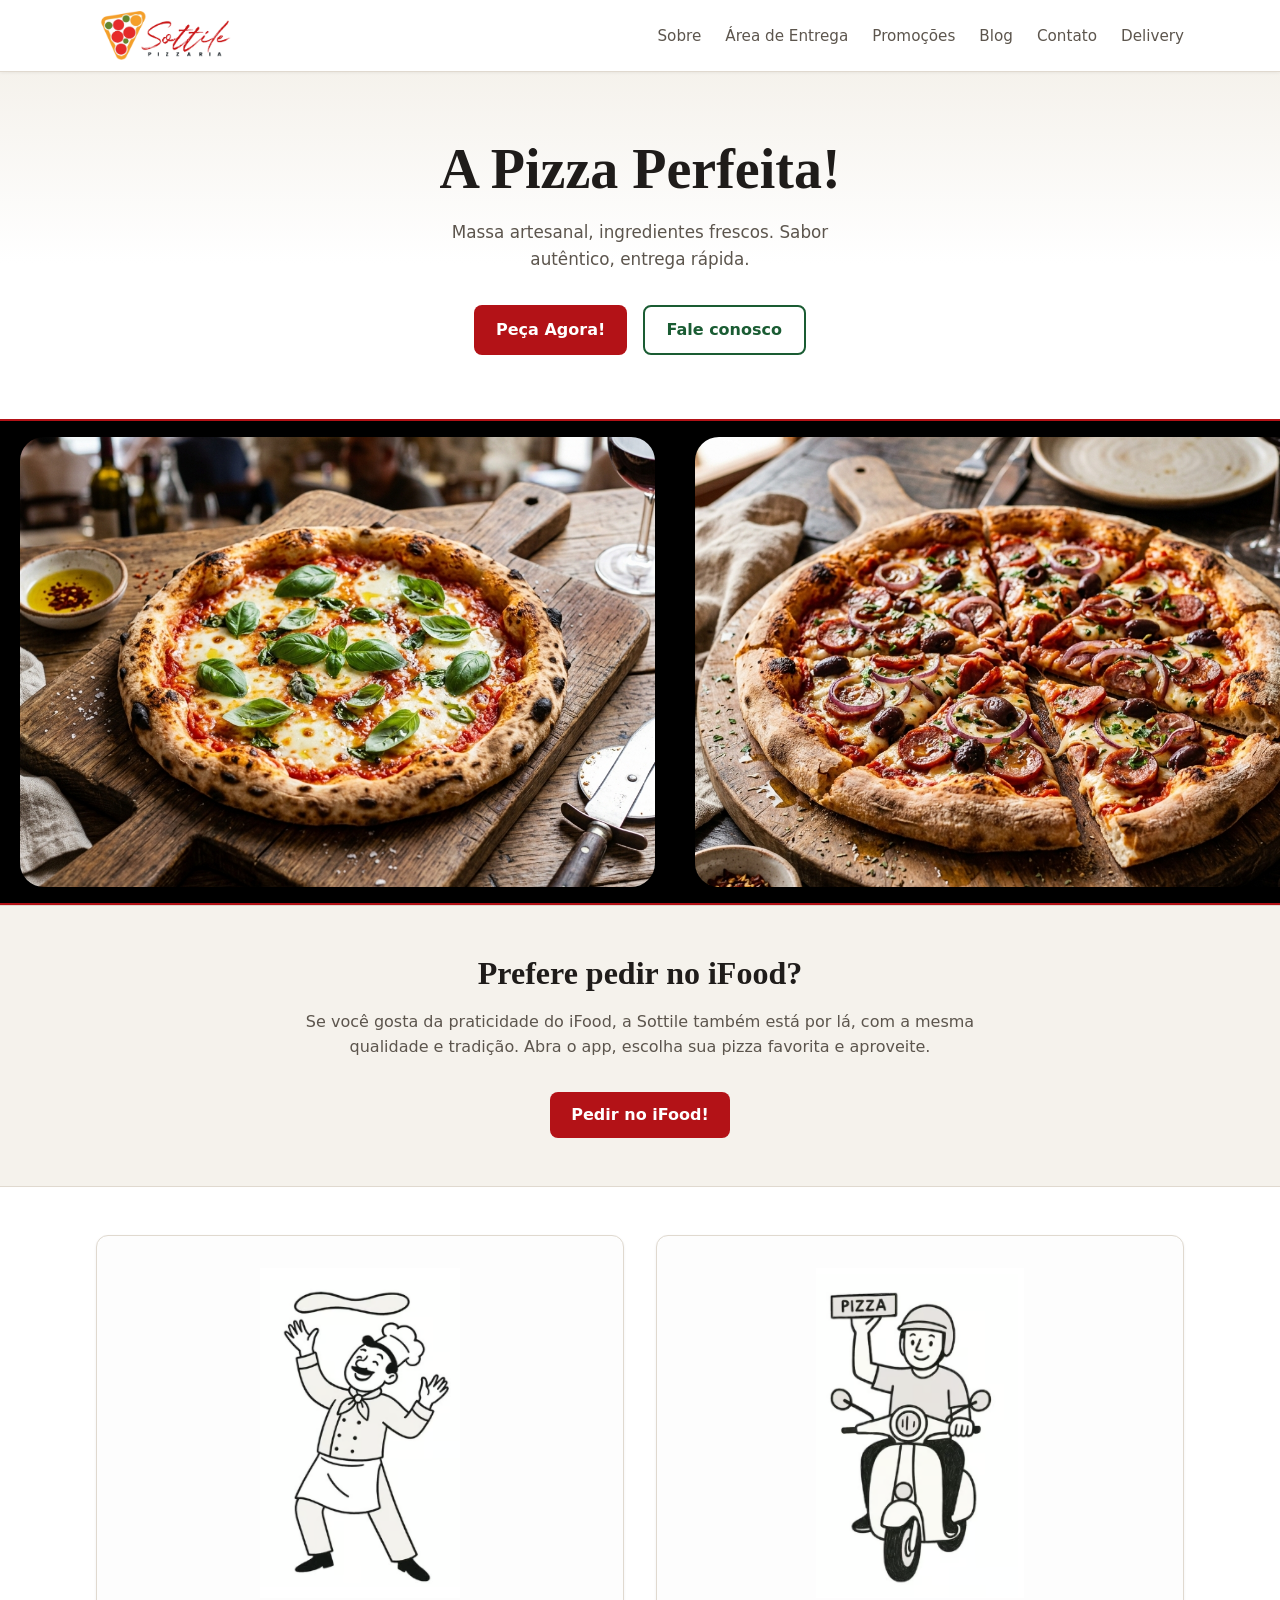
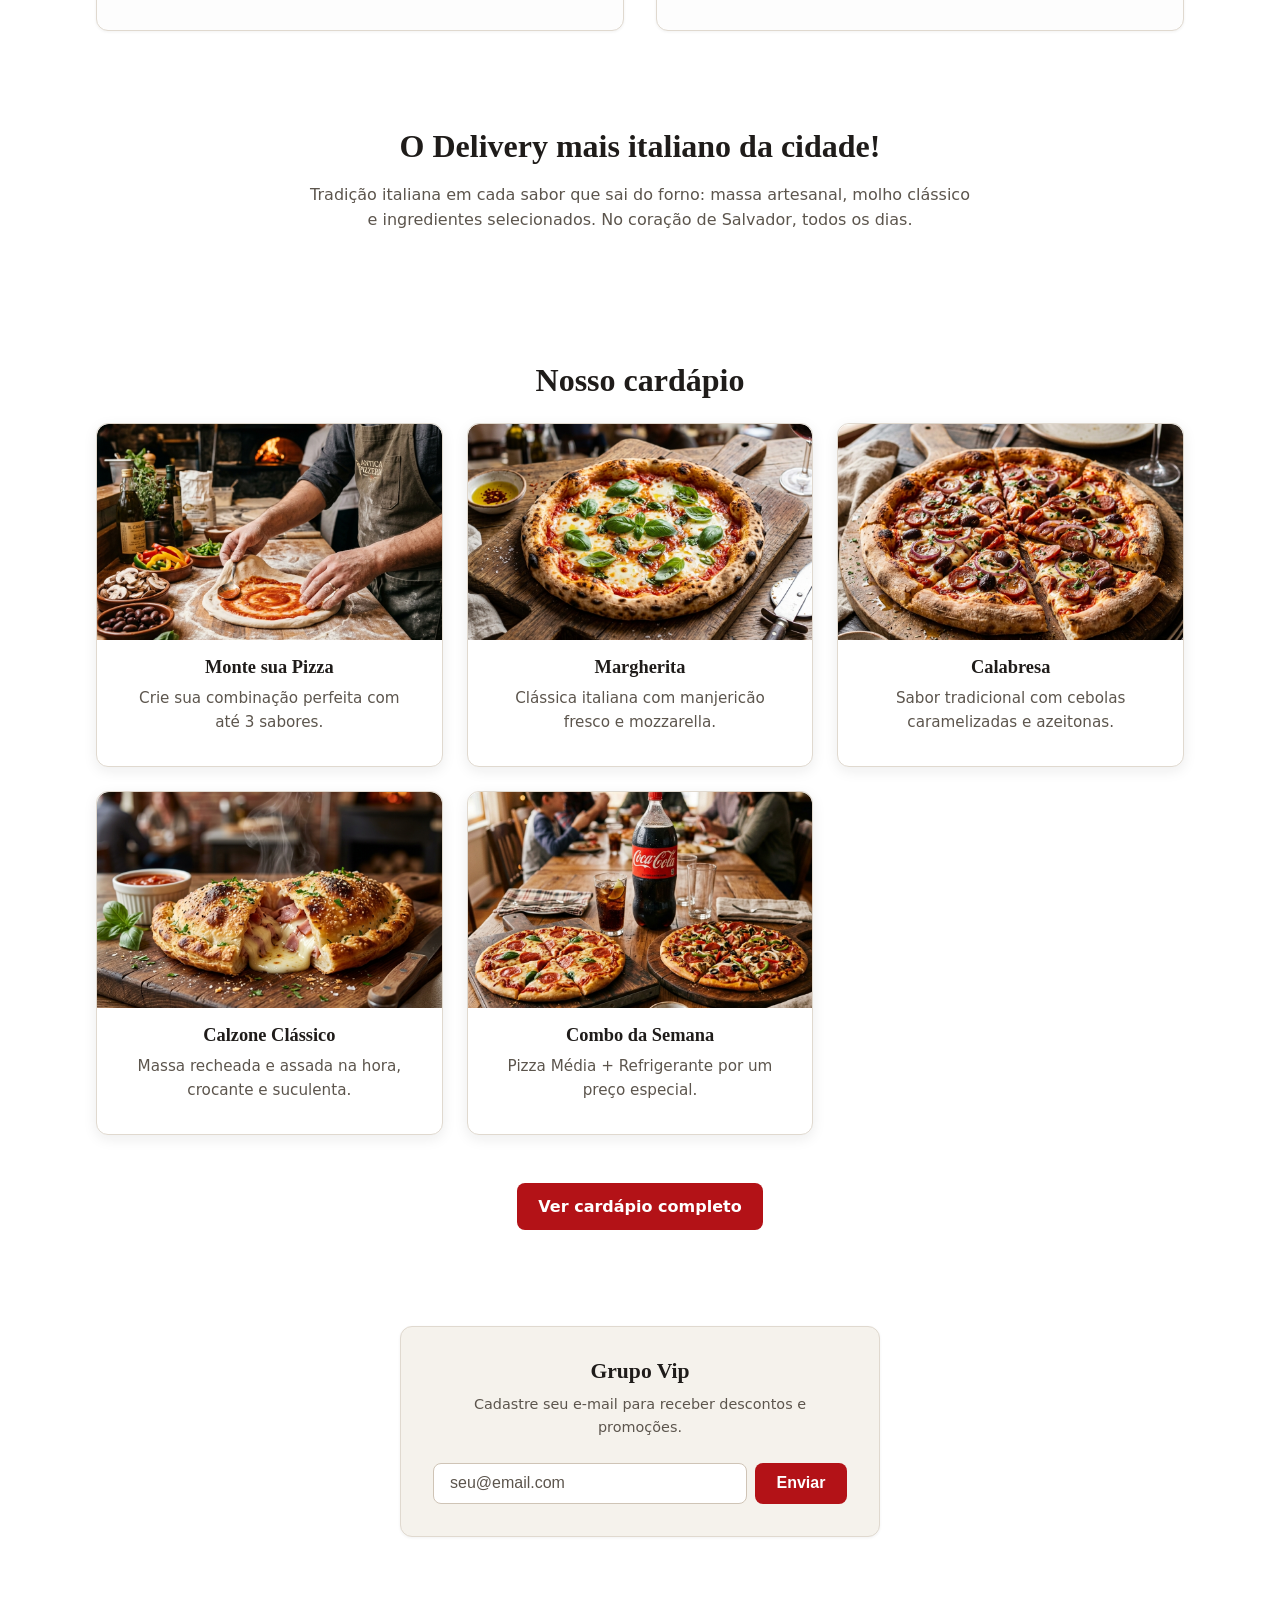
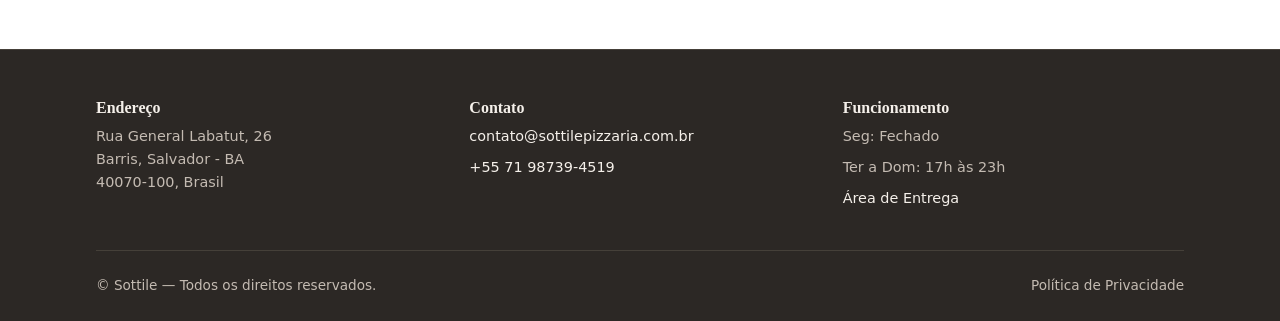
==== index.html @ e0bb3e72 "Commit Inicial" ====
<!DOCTYPE html>
<html lang="pt-BR">

<head>
  <meta charset="UTF-8" />
  <meta name="viewport" content="width=device-width, initial-scale=1.0" />
  <meta name="description" content="Sottile Pizzaria — pizza artesanal, tradição italiana e delivery em Salvador." />
  <title>Sottile Pizzaria — Pizzaria em Salvador</title>
  <link rel="stylesheet" href="css/variables.css" />
  <link rel="stylesheet" href="css/base.css" />
  <link rel="stylesheet" href="css/layout.css" />
  <link rel="stylesheet" href="css/components.css" />
  <link rel="stylesheet" href="css/pages/home.css" />
</head>

<body>
  <header class="site-header">
    <div class="site-header__inner">
      <a class="site-logo" href="index.html">
        <img class="site-logo__img" src="assets/images/logo.png" alt="Sottile Pizzaria" />
      </a>
      <nav class="site-nav" aria-label="Principal">
        <ul>
          <li><a href="sobre.html">Sobre</a></li>
          <li><a href="area-entrega.html">Área de Entrega</a></li>
          <li><a href="promocoes.html">Promoções</a></li>
          <li><a href="blog.html">Blog</a></li>
          <li><a href="contato.html">Contato</a></li>
          <li><a href="delivery.html">Delivery</a></li>
        </ul>
      </nav>
    </div>
  </header>

  <main class="site-main">
    <section class="hero">
      <div class="container">
        <h1 class="hero__title">A Pizza Perfeita!</h1>
        <p class="hero__subtitle">
          Massa artesanal, ingredientes frescos. Sabor autêntico, entrega rápida.
        </p>
        <div class="hero__actions">
          <a class="btn btn--primary" href="delivery.html">Peça Agora!</a>
          <a class="btn btn--outline" href="contato.html">Fale conosco</a>
        </div>
      </div>
    </section>

    <section class="gif-carousel-container">
      <div class="gif-carousel-track">
        <div class="gif-slide">
          <img src="assets/images/margherita.png" alt="Pizza Margherita">
        </div>
        <div class="gif-slide">
          <img src="assets/images/calabresa.png" alt="Pizza Calabresa">
        </div>
        <div class="gif-slide">
          <img src="assets/images/pepperoni.png" alt="Pizza Pepperoni">
        </div>
        <div class="gif-slide">
          <img src="assets/images/custom_making.png" alt="Monte sua Pizza">
        </div>
        <div class="gif-slide">
          <img src="assets/images/frango.png" alt="Pizza Frango">
        </div>
        <div class="gif-slide">
          <img src="assets/images/combo_week.png" alt="Combo Sottile">
        </div>
        <!-- Repeat for seamless loop -->
        <div class="gif-slide">
          <img src="assets/images/margherita.png" alt="Pizza Margherita">
        </div>
        <div class="gif-slide">
          <img src="assets/images/calabresa.png" alt="Pizza Calabresa">
        </div>
        <div class="gif-slide">
          <img src="assets/images/pepperoni.png" alt="Pizza Pepperoni">
        </div>
        <div class="gif-slide">
          <img src="assets/images/custom_making.png" alt="Monte sua Pizza">
        </div>
        <div class="gif-slide">
          <img src="assets/images/frango.png" alt="Pizza Frango">
        </div>
        <div class="gif-slide">
          <img src="assets/images/combo_week.png" alt="Combo Sottile">
        </div>
      </div>
    </section>

    <section class="section home-ifood">
      <div class="container">
        <h2 class="section__title">Prefere pedir no iFood?</h2>
        <p class="section__lead">
          Se você gosta da praticidade do iFood, a Sottile também está por lá, com a mesma qualidade
          e tradição. Abra o app, escolha sua pizza favorita e aproveite.
        </p>
        <p class="cta-row">
          <a class="btn btn--primary" href="#" rel="noopener noreferrer">Pedir no iFood!</a>
        </p>
      </div>
    </section>

    <section class="section">
      <div class="container">
        <div class="two-col">
          <figure class="two-col__media">
            <img src="assets/images/illust_pizzaiolo.png" alt="Ilustração Pizzaiolo Sottile" loading="lazy" />
          </figure>
          <figure class="two-col__media">
            <img src="assets/images/illust_delivery.png" alt="Ilustração Delivery Sottile" loading="lazy" />
          </figure>
        </div>
      </div>
    </section>

    <section class="section">
      <div class="container">
        <h2 class="section__title">O Delivery mais italiano da cidade!</h2>
        <p class="section__lead">
          Tradição italiana em cada sabor que sai do forno: massa artesanal, molho clássico e
          ingredientes selecionados. No coração de Salvador, todos os dias.
        </p>
      </div>
    </section>

    <section class="section home-products">
      <div class="container">
        <h2 class="section__title">Nosso cardápio</h2>
        <div class="card-grid">
          <article class="card">
            <div class="card__thumb">
              <img src="assets/images/custom_making.png" alt="Monte sua Pizza" width="400" height="250" loading="lazy" />
            </div>
            <h3>Monte sua Pizza</h3>
            <p>Crie sua combinação perfeita com até 3 sabores.</p>
          </article>
          <article class="card">
            <div class="card__thumb">
              <img src="assets/images/margherita.png" alt="Pizza Margherita" width="400" height="250" loading="lazy" />
            </div>
            <h3>Margherita</h3>
            <p>Clássica italiana com manjericão fresco e mozzarella.</p>
          </article>
          <article class="card">
            <div class="card__thumb">
              <img src="assets/images/calabresa.png" alt="Pizza Calabresa" width="400" height="250" loading="lazy" />
            </div>
            <h3>Calabresa</h3>
            <p>Sabor tradicional com cebolas caramelizadas e azeitonas.</p>
          </article>
          <article class="card">
            <div class="card__thumb">
              <img src="assets/images/calzone_p.png" alt="Calzone Clássico" width="400" height="250" loading="lazy" />
            </div>
            <h3>Calzone Clássico</h3>
            <p>Massa recheada e assada na hora, crocante e suculenta.</p>
          </article>
          <article class="card">
            <div class="card__thumb">
              <img src="assets/images/combo_week.png" alt="Combo Casal" width="400" height="250" loading="lazy" />
            </div>
            <h3>Combo da Semana</h3>
            <p>Pizza Média + Refrigerante por um preço especial.</p>
          </article>
        </div>
        <div style="text-align: center; margin-top: 3rem;">
          <a href="delivery.html" class="btn btn--primary btn--round">Ver cardápio completo</a>
        </div>
      </div>
    </section>

    <section class="section">
      <div class="container">
        <div class="newsletter">
          <h2>Grupo Vip</h2>
          <p>Cadastre seu e-mail para receber descontos e promoções.</p>
          <form action="#" method="post">
            <label for="vip-email" class="visually-hidden">E-mail</label>
            <input id="vip-email" type="email" name="email" placeholder="seu@email.com" required />
            <button class="btn btn--primary" type="submit">Enviar</button>
          </form>
        </div>
      </div>
    </section>
  </main>

  <footer class="site-footer">
    <div class="container">
      <div class="site-footer__grid">
        <div>
          <h3>Endereço</h3>
          <address>
            Rua General Labatut, 26<br />
            Barris, Salvador - BA<br />
            40070-100, Brasil
          </address>
        </div>
        <div>
          <h3>Contato</h3>
          <p><a href="mailto:contato@sottilepizzaria.com.br">contato@sottilepizzaria.com.br</a></p>
          <p><a href="tel:+5571987394519">+55 71 98739-4519</a></p>
        </div>
        <div>
          <h3>Funcionamento</h3>
          <p>Seg: Fechado</p>
          <p>Ter a Dom: 17h às 23h</p>
          <p><a href="area-entrega.html">Área de Entrega</a></p>
        </div>
      </div>
      <div class="site-footer__bottom">
        <span>© Sottile — Todos os direitos reservados.</span>
        <a href="#">Política de Privacidade</a>
      </div>
    </div>
  </footer>
</body>

</html>
---- css/variables.css ----
/**
 * Tema claro alinhado a sites de pizzaria / identidade italiana (referência Sottile).
 */
:root {
  --color-bg: #ffffff;
  --color-bg-elevated: #faf8f5;
  --color-bg-section: #f5f2ec;
  --color-surface: #ebe6df;
  --color-border: #e0d9cf;
  --color-border-strong: #cfc4b6;

  --color-text: #1f1c1a;
  --color-text-muted: #5c554d;

  --color-accent: #b31217;
  --color-accent-hover: #8f0e12;
  --color-italian-green: #1a5c33;
  --color-italian-green-hover: #144726;

  --color-link: #9a2e12;
  --color-link-hover: #7c250e;

  --color-footer-bg: #2c2825;
  --color-footer-text: #f5f0ea;
  --color-footer-muted: #c4bbb2;
  --color-footer-border: #454039;

  --font-sans: system-ui, -apple-system, "Segoe UI", Roboto, "Helvetica Neue", Arial, sans-serif;
  --font-display: Georgia, "Times New Roman", "Palatino Linotype", serif;

  --space-xs: 0.25rem;
  --space-sm: 0.5rem;
  --space-md: 1rem;
  --space-lg: 1.5rem;
  --space-xl: 2rem;
  --space-2xl: 3rem;
  --space-3xl: 4rem;

  --radius-sm: 4px;
  --radius-md: 8px;
  --radius-lg: 12px;

  --header-height: 72px;
  --container-max: 1120px;

  --shadow-soft: 0 1px 3px rgba(31, 28, 26, 0.06);
  --shadow-card: 0 4px 14px rgba(31, 28, 26, 0.08);
}
---- css/base.css ----
*,
*::before,
*::after {
  box-sizing: border-box;
}

html {
  scroll-behavior: smooth;
}

body {
  margin: 0;
  min-height: 100vh;
  font-family: var(--font-sans);
  font-size: 1rem;
  line-height: 1.6;
  color: var(--color-text);
  background-color: var(--color-bg);
}

img {
  max-width: 100%;
  height: auto;
  display: block;
}

a {
  color: var(--color-link);
  text-decoration: none;
}

a:hover {
  color: var(--color-link-hover);
  text-decoration: underline;
}

h1,
h2,
h3,
h4 {
  font-family: var(--font-display);
  line-height: 1.2;
  margin-top: 0;
}

p {
  margin-top: 0;
}

ul {
  margin: 0;
  padding-left: 1.25rem;
}

.visually-hidden {
  position: absolute;
  width: 1px;
  height: 1px;
  padding: 0;
  margin: -1px;
  overflow: hidden;
  clip: rect(0, 0, 0, 0);
  white-space: nowrap;
  border: 0;
}
---- css/layout.css ----
.site-header {
  position: sticky;
  top: 0;
  z-index: 100;
  height: var(--header-height);
  background: rgba(255, 255, 255, 0.96);
  border-bottom: 1px solid var(--color-border);
  box-shadow: var(--shadow-soft);
  backdrop-filter: blur(8px);
}

.site-header__inner {
  max-width: var(--container-max);
  margin: 0 auto;
  padding: 0 var(--space-md);
  height: 100%;
  display: flex;
  align-items: center;
  justify-content: space-between;
  gap: var(--space-lg);
}

.site-logo {
  display: inline-flex;
  align-items: center;
  gap: var(--space-sm);
  font-family: var(--font-display);
  font-size: 1.25rem;
  font-weight: 700;
  color: var(--color-text);
  text-decoration: none;
  white-space: nowrap;
}

.site-logo__img {
  flex-shrink: 0;
  width: auto;
  height: 50px;
  object-fit: contain;
}

.site-logo:hover {
  text-decoration: none;
  color: var(--color-accent);
}

.site-logo:hover .site-logo__text {
  color: var(--color-accent);
}

.site-nav ul {
  list-style: none;
  padding: 0;
  margin: 0;
  display: flex;
  flex-wrap: wrap;
  gap: var(--space-sm) var(--space-lg);
  align-items: center;
}

.site-nav a {
  color: var(--color-text-muted);
  font-size: 0.95rem;
  text-decoration: none;
  font-weight: 500;
}

.site-nav a:hover,
.site-nav a[aria-current="page"] {
  color: var(--color-accent);
}

.site-main {
  min-height: calc(100vh - var(--header-height) - 280px);
}

.container {
  max-width: var(--container-max);
  margin: 0 auto;
  padding: 0 var(--space-md);
}

.page-hero {
  padding: var(--space-3xl) 0 var(--space-2xl);
  text-align: center;
}

.page-hero h1 {
  font-size: clamp(2rem, 5vw, 2.75rem);
  margin-bottom: var(--space-md);
}

.page-hero p {
  color: var(--color-text-muted);
  max-width: 36rem;
  margin: 0 auto var(--space-lg);
}

.site-footer {
  background: var(--color-footer-bg);
  border-top: 1px solid var(--color-footer-border);
  padding: var(--space-2xl) 0 var(--space-lg);
  margin-top: var(--space-3xl);
  color: var(--color-footer-text);
}

.site-footer__grid {
  display: grid;
  gap: var(--space-xl);
  grid-template-columns: repeat(auto-fit, minmax(220px, 1fr));
}

.site-footer h3 {
  font-size: 1rem;
  margin-bottom: var(--space-sm);
  color: var(--color-footer-text);
}

.site-footer address,
.site-footer p {
  font-style: normal;
  color: var(--color-footer-muted);
  font-size: 0.9rem;
  margin: 0 0 var(--space-sm);
}

.site-footer a {
  color: var(--color-footer-text);
}

.site-footer a:hover {
  color: #ffffff;
}

.site-footer__bottom a {
  color: var(--color-footer-muted);
}

.site-footer__bottom a:hover {
  color: var(--color-footer-text);
}

.site-footer__bottom {
  margin-top: var(--space-xl);
  padding-top: var(--space-lg);
  border-top: 1px solid var(--color-footer-border);
  display: flex;
  flex-wrap: wrap;
  gap: var(--space-md);
  justify-content: space-between;
  align-items: center;
  font-size: 0.85rem;
  color: var(--color-footer-muted);
}

@media (max-width: 768px) {
  .site-header__inner {
    flex-direction: column;
    height: auto;
    padding: var(--space-md);
    gap: var(--space-md);
  }

  .site-header {
    height: auto;
  }

  .site-nav ul {
    justify-content: center;
  }
}
---- css/components.css ----
.btn {
  display: inline-flex;
  align-items: center;
  justify-content: center;
  padding: 0.65rem 1.35rem;
  font-size: 1rem;
  font-weight: 600;
  border-radius: var(--radius-md);
  border: none;
  cursor: pointer;
  text-decoration: none;
  transition: background 0.2s, transform 0.15s;
}

.btn:hover {
  text-decoration: none;
  box-shadow: 0 12px 28px rgba(0, 0, 0, 0.25);
  transform: translateY(-5px);
}

.btn--primary:hover {
  color: #fff;
}

.btn--outline:hover {
  color: var(--color-italian-green);
}

.btn--primary {
  background: var(--color-accent);
  color: #fff;
}

.btn--outline {
  background: transparent;
  color: var(--color-italian-green);
  border: 2px solid var(--color-italian-green);
}

.btn--outline:hover {
  background: transparent;
  border-color: var(--color-italian-green);
}

.hero {
  position: relative;
  padding: var(--space-3xl) 0;
  text-align: center;
  background: linear-gradient(180deg, var(--color-bg-section) 0%, var(--color-bg) 55%);
}

.hero__title {
  font-size: clamp(2.5rem, 6vw, 3.5rem);
  margin-bottom: var(--space-md);
}

.hero__subtitle {
  color: var(--color-text-muted);
  max-width: 28rem;
  margin: 0 auto var(--space-xl);
  font-size: 1.05rem;
}

.hero__actions {
  display: flex;
  flex-wrap: wrap;
  gap: var(--space-md);
  justify-content: center;
}

.section {
  padding: var(--space-2xl) 0;
}

.section__title {
  font-size: clamp(1.5rem, 3vw, 2rem);
  margin-bottom: var(--space-md);
  text-align: center;
}

.section__lead {
  color: var(--color-text-muted);
  text-align: center;
  max-width: 42rem;
  margin: 0 auto var(--space-xl);
}

.card-grid {
  display: grid;
  gap: var(--space-lg);
  grid-template-columns: repeat(auto-fit, minmax(260px, 1fr));
}

.card {
  background: var(--color-bg);
  border-radius: var(--radius-lg);
  padding: var(--space-xl);
  border: 1px solid var(--color-border);
  box-shadow: var(--shadow-card);
  text-align: center;
  overflow: hidden;
}

.card h3 {
  margin-bottom: var(--space-sm);
  font-size: 1.15rem;
}

.card p {
  color: var(--color-text-muted);
  font-size: 0.95rem;
  margin: 0;
}

.newsletter {
  background: var(--color-bg-section);
  border: 1px solid var(--color-border);
  border-radius: var(--radius-lg);
  padding: var(--space-xl);
  max-width: 480px;
  margin: 0 auto;
  text-align: center;
  box-shadow: var(--shadow-soft);
}

.newsletter--wide {
  max-width: 560px;
}

.newsletter h2 {
  font-size: 1.35rem;
  margin-bottom: var(--space-sm);
}

.newsletter p {
  color: var(--color-text-muted);
  font-size: 0.9rem;
  margin-bottom: var(--space-lg);
}

.newsletter form {
  display: flex;
  flex-direction: column;
  gap: var(--space-sm);
}

@media (min-width: 480px) {
  .newsletter form:not(.form-block) {
    flex-direction: row;
  }

  .newsletter form:not(.form-block) input[type="email"] {
    flex: 1;
  }
}

.newsletter input[type="email"] {
  padding: 0.65rem var(--space-md);
  border-radius: var(--radius-md);
  border: 1px solid var(--color-border-strong);
  background: var(--color-bg);
  color: var(--color-text);
  font-size: 1rem;
}

.newsletter input[type="email"]::placeholder {
  color: var(--color-text-muted);
}

.form-block {
  display: flex;
  flex-direction: column;
  gap: var(--space-sm);
}

.form-block input[type="text"],
.form-block input[type="email"],
.form-block textarea {
  width: 100%;
  padding: 0.65rem var(--space-md);
  border-radius: var(--radius-md);
  border: 1px solid var(--color-border-strong);
  background: var(--color-bg);
  color: var(--color-text);
  font-size: 1rem;
  font-family: inherit;
}

.form-block textarea {
  resize: vertical;
  min-height: 6rem;
}

.form-block input::placeholder,
.form-block textarea::placeholder {
  color: var(--color-text-muted);
}

.cta-row {
  text-align: center;
  margin: 0;
}

.section--no-top {
  padding-top: 0;
}

.two-col {
  display: grid;
  gap: var(--space-xl);
  align-items: center;
  grid-template-columns: 1fr;
}

@media (min-width: 900px) {
  .two-col {
    grid-template-columns: 1fr 1fr;
  }
}

.two-col__media {
  margin: 0;
  aspect-ratio: 4 / 3;
  background: var(--color-bg-section);
  border: 1px solid var(--color-border);
  border-radius: var(--radius-lg);
  overflow: hidden;
  box-shadow: var(--shadow-soft);
}

.two-col__media img {
  width: 100%;
  height: 100%;
  object-fit: cover;
  display: block;
}

.card__thumb {
  margin: calc(-1 * var(--space-xl)) calc(-1 * var(--space-xl)) var(--space-md);
  aspect-ratio: 16 / 10;
  background: var(--color-bg-section);
  border-radius: var(--radius-lg) var(--radius-lg) 0 0;
  overflow: hidden;
}

.card__thumb img {
  width: 100%;
  height: 100%;
  object-fit: cover;
  display: block;
}
---- css/pages/home.css ----
/**
 * Estilos específicos da página inicial (index.html)
 */
.home-ifood {
  background: var(--color-bg-section);
  border-top: 1px solid var(--color-border);
  border-bottom: 1px solid var(--color-border);
}

/* Carrossel de GIFs */
.gif-carousel-container {
  width: 100%;
  overflow: hidden;
  background: #000;
  padding: 1rem 0;
  border-top: 2px solid var(--color-accent);
  border-bottom: 2px solid var(--color-accent);
}

.gif-carousel-track {
  display: flex;
  width: calc(675px * 12); /* Largura total dos slides duplicados (675 * 12) */
  animation: scroll 30s linear infinite;
}

.gif-slide {
  width: 675px;
  height: 450px;
  flex-shrink: 0;
  padding: 0 20px;
}

.gif-slide img {
  width: 100%;
  height: 100%;
  object-fit: cover;
  border-radius: 24px;
}

@keyframes scroll {
  0% { transform: translateX(0); }
  100% { transform: translateX(calc(-675px * 6)); }
}

.home-products .card-grid {

  margin-top: var(--space-lg);
}

/* Ilustrações da Home */
.two-col__media {
  background: #fdfdfd; /* Fundo mais limpo para as ilustrações */
  display: flex;
  align-items: center;
  justify-content: center;
  padding: 2rem;
}

.two-col__media img {
  width: auto;
  height: auto;
  max-width: 100%;
  max-height: 100%;
  object-fit: contain;
}
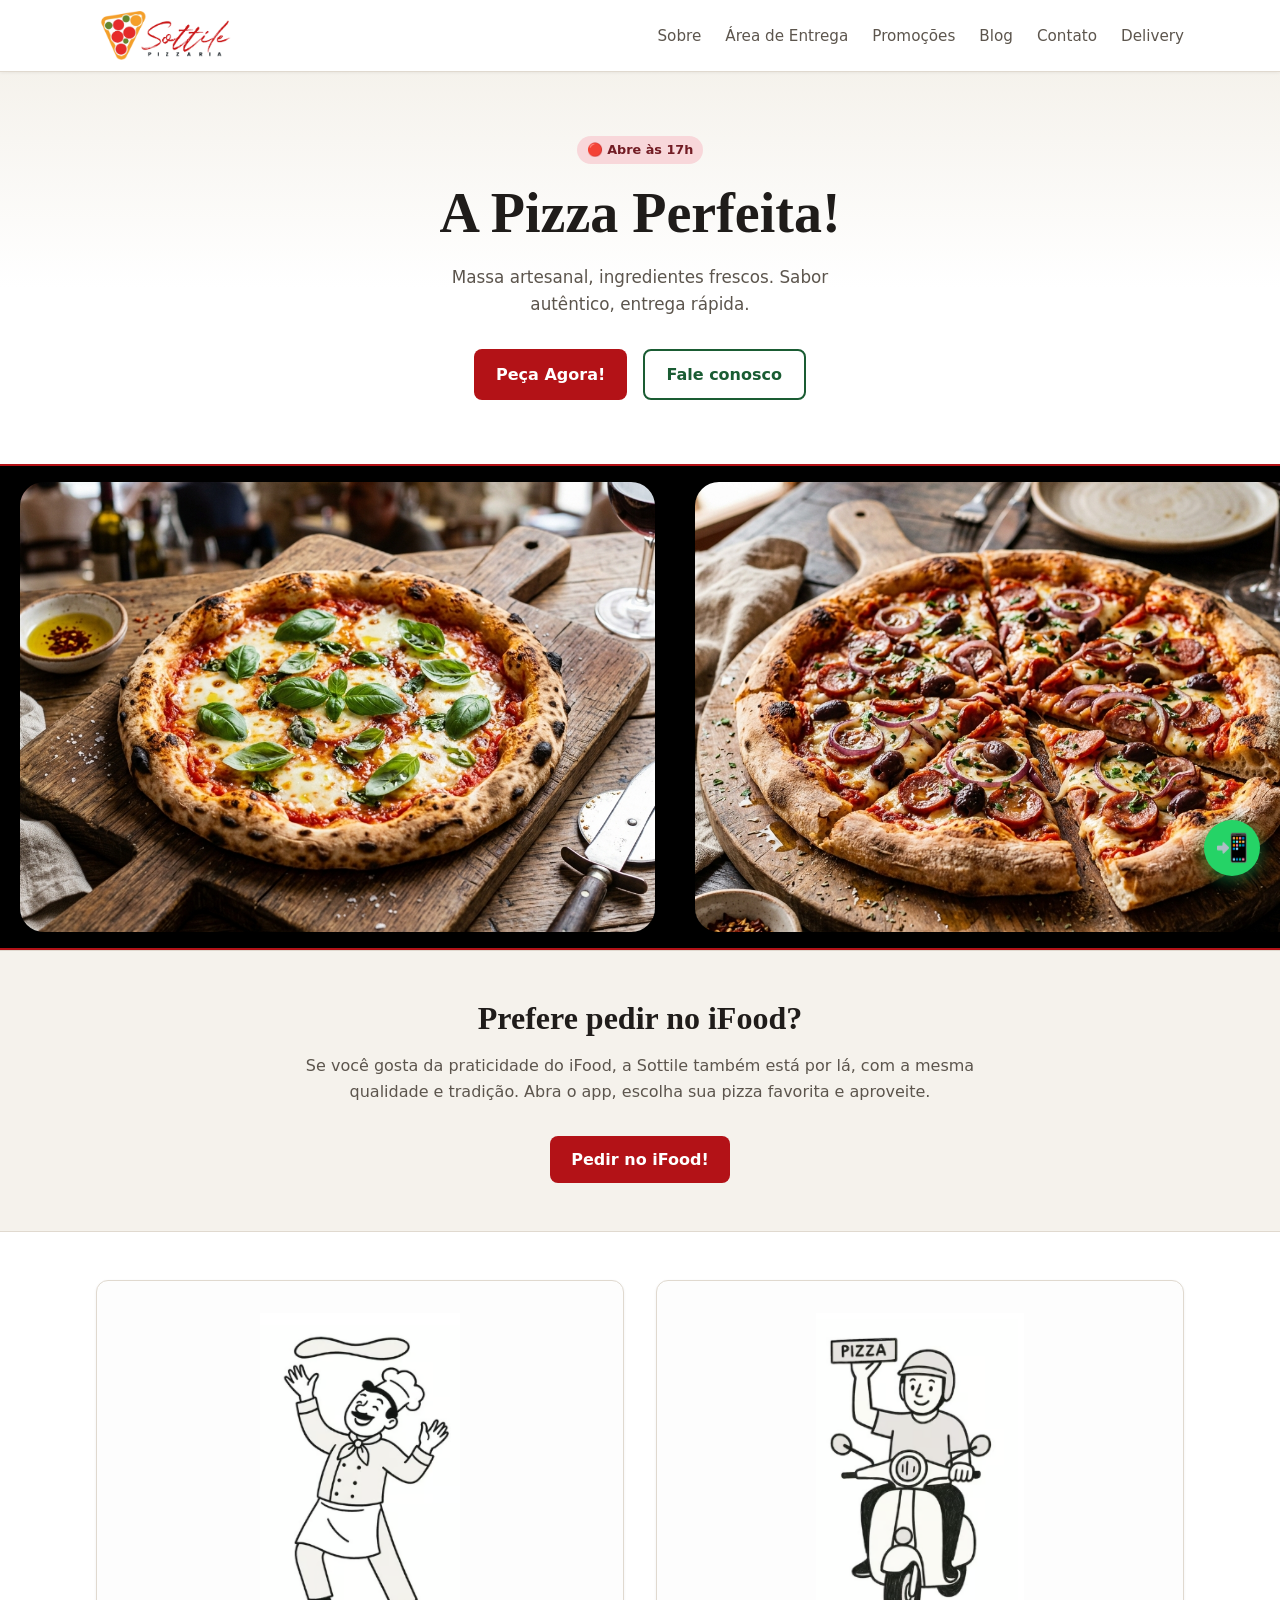
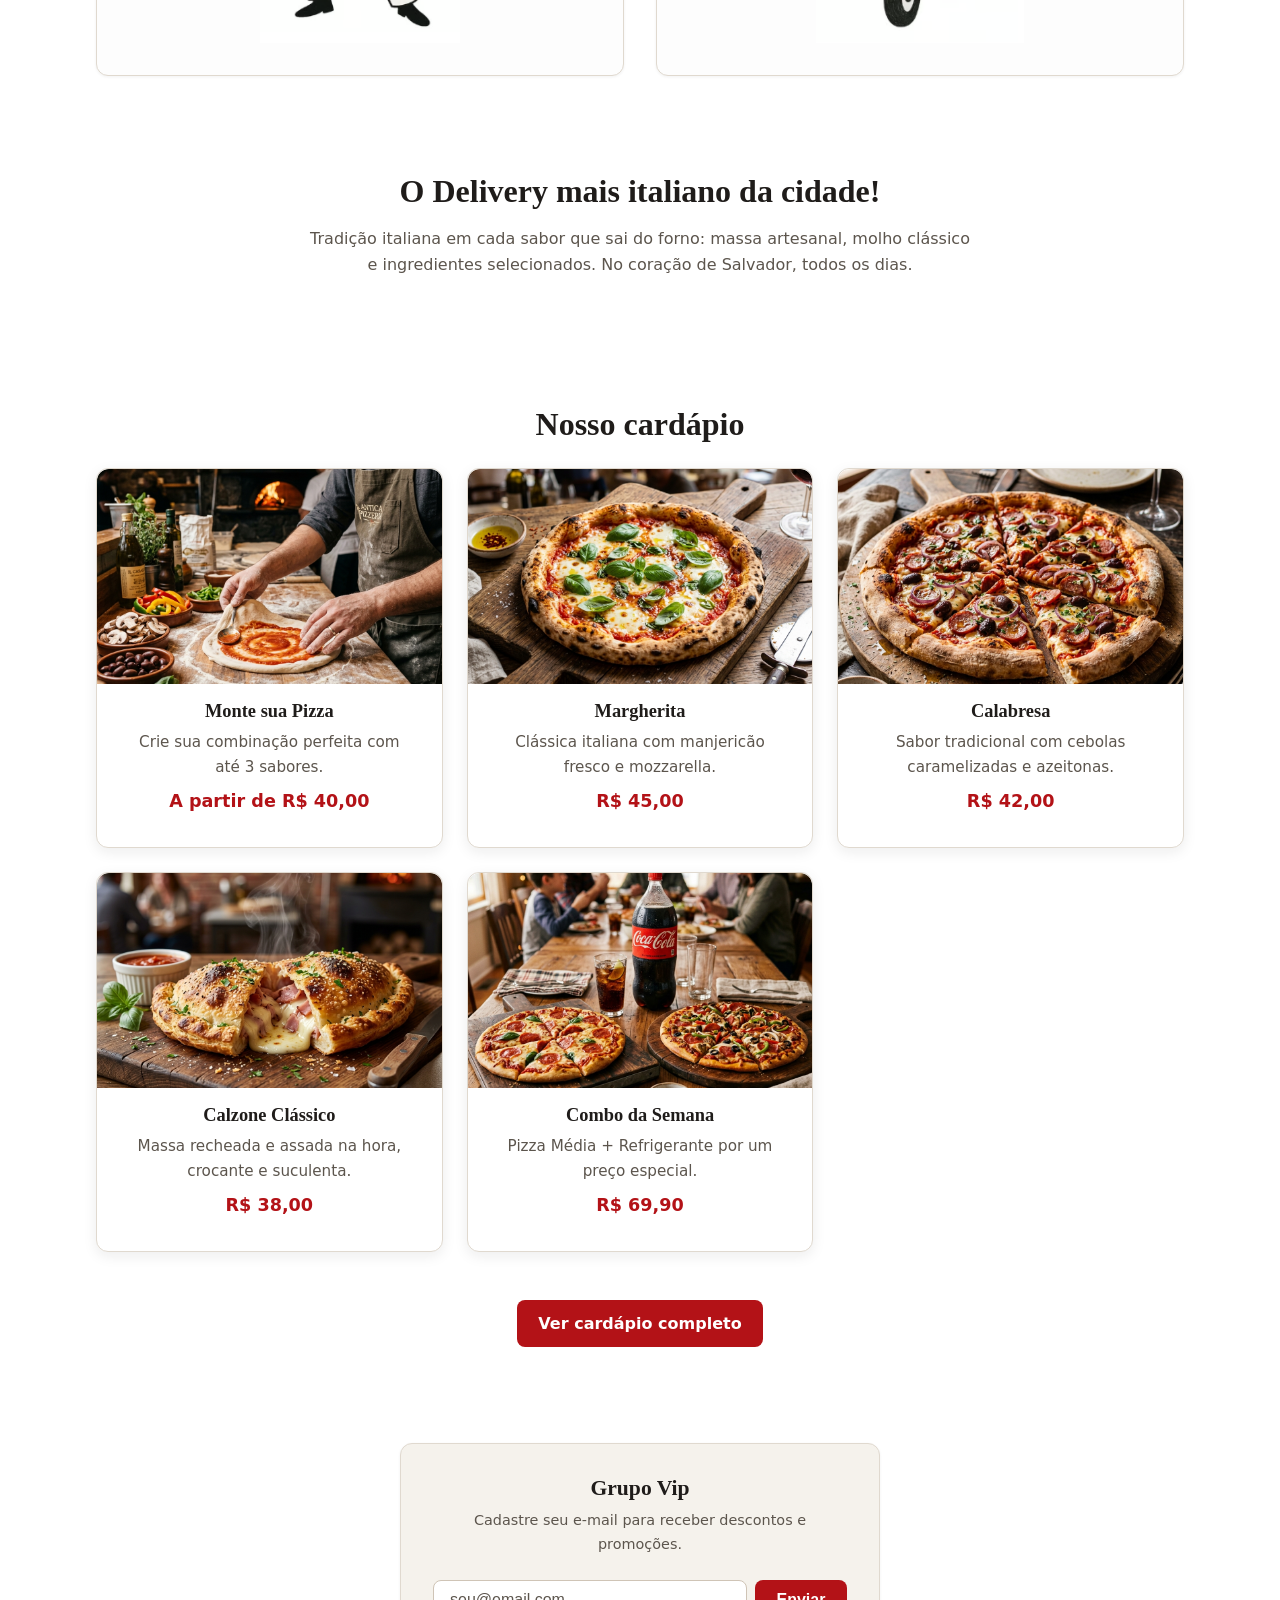
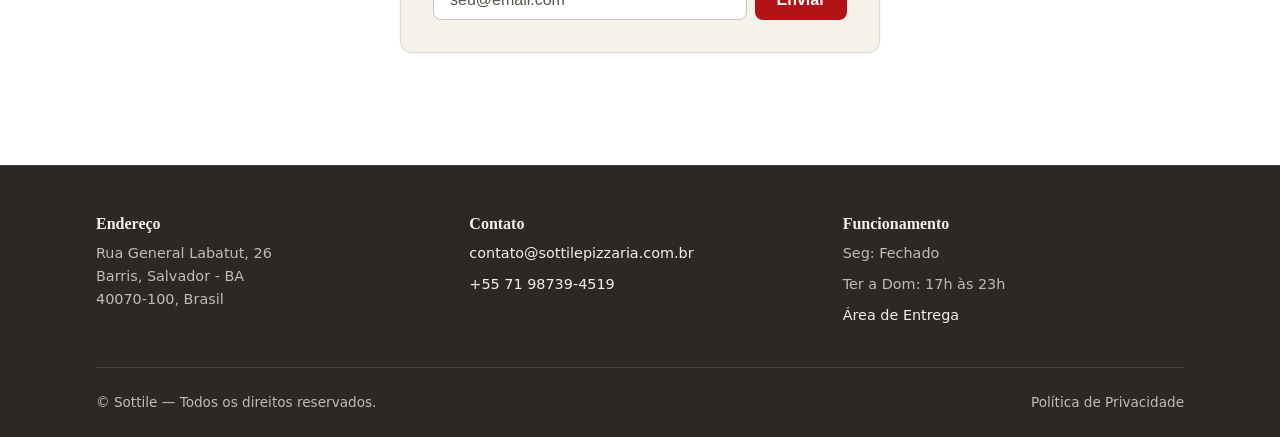
==== commit cfd0279c: "Atualizacoes feitas" ====
--- a/index.html
+++ b/index.html
@@ -6,6 +6,7 @@
   <meta name="viewport" content="width=device-width, initial-scale=1.0" />
   <meta name="description" content="Sottile Pizzaria — pizza artesanal, tradição italiana e delivery em Salvador." />
   <title>Sottile Pizzaria — Pizzaria em Salvador</title>
+  <link rel="icon" type="image/png" href="assets/images/pizza_favicon.png" />
   <link rel="stylesheet" href="css/variables.css" />
   <link rel="stylesheet" href="css/base.css" />
   <link rel="stylesheet" href="css/layout.css" />
@@ -19,7 +20,12 @@
       <a class="site-logo" href="index.html">
         <img class="site-logo__img" src="assets/images/logo.png" alt="Sottile Pizzaria" />
       </a>
-      <nav class="site-nav" aria-label="Principal">
+      <button class="menu-toggle" id="menu-toggle" aria-label="Abrir menu" aria-expanded="false" aria-controls="site-nav">
+        <span class="menu-toggle__bar"></span>
+        <span class="menu-toggle__bar"></span>
+        <span class="menu-toggle__bar"></span>
+      </button>
+      <nav class="site-nav" id="site-nav" aria-label="Principal">
         <ul>
           <li><a href="sobre.html">Sobre</a></li>
           <li><a href="area-entrega.html">Área de Entrega</a></li>
@@ -35,6 +41,7 @@
   <main class="site-main">
     <section class="hero">
       <div class="container">
+        <span id="status-badge" class="status-badge" style="margin-bottom:1rem;"></span>
         <h1 class="hero__title">A Pizza Perfeita!</h1>
         <p class="hero__subtitle">
           Massa artesanal, ingredientes frescos. Sabor autêntico, entrega rápida.
@@ -134,6 +141,7 @@
             </div>
             <h3>Monte sua Pizza</h3>
             <p>Crie sua combinação perfeita com até 3 sabores.</p>
+            <p style="font-weight:700;color:var(--color-accent);font-size:1.1rem;margin-top:0.5rem;">A partir de R$ 40,00</p>
           </article>
           <article class="card">
             <div class="card__thumb">
@@ -141,6 +149,7 @@
             </div>
             <h3>Margherita</h3>
             <p>Clássica italiana com manjericão fresco e mozzarella.</p>
+            <p style="font-weight:700;color:var(--color-accent);font-size:1.1rem;margin-top:0.5rem;">R$ 45,00</p>
           </article>
           <article class="card">
             <div class="card__thumb">
@@ -148,6 +157,7 @@
             </div>
             <h3>Calabresa</h3>
             <p>Sabor tradicional com cebolas caramelizadas e azeitonas.</p>
+            <p style="font-weight:700;color:var(--color-accent);font-size:1.1rem;margin-top:0.5rem;">R$ 42,00</p>
           </article>
           <article class="card">
             <div class="card__thumb">
@@ -155,6 +165,7 @@
             </div>
             <h3>Calzone Clássico</h3>
             <p>Massa recheada e assada na hora, crocante e suculenta.</p>
+            <p style="font-weight:700;color:var(--color-accent);font-size:1.1rem;margin-top:0.5rem;">R$ 38,00</p>
           </article>
           <article class="card">
             <div class="card__thumb">
@@ -162,6 +173,7 @@
             </div>
             <h3>Combo da Semana</h3>
             <p>Pizza Média + Refrigerante por um preço especial.</p>
+            <p style="font-weight:700;color:var(--color-accent);font-size:1.1rem;margin-top:0.5rem;">R$ 69,90</p>
           </article>
         </div>
         <div style="text-align: center; margin-top: 3rem;">
@@ -184,6 +196,11 @@
       </div>
     </section>
   </main>
+
+  <!-- WhatsApp floating button -->
+  <a href="https://wa.me/5571986711646" class="whatsapp-float" target="_blank" rel="noopener noreferrer" aria-label="Falar pelo WhatsApp">
+    📲
+  </a>
 
   <footer class="site-footer">
     <div class="container">
@@ -214,6 +231,38 @@
       </div>
     </div>
   </footer>
+
+  <script>
+    // Hamburger menu
+    const menuToggle = document.getElementById('menu-toggle');
+    const siteNav = document.getElementById('site-nav');
+    if (menuToggle && siteNav) {
+      menuToggle.addEventListener('click', () => {
+        const isOpen = siteNav.classList.toggle('is-open');
+        menuToggle.setAttribute('aria-expanded', isOpen);
+      });
+    }
+
+    // Status badge aberto/fechado
+    function checkOpenStatus() {
+      const now = new Date();
+      const day = now.getDay(); // 0=Dom, 1=Seg
+      const hour = now.getHours();
+      // Abre Ter-Dom (dia != 1), das 17h às 23h
+      const isOpen = day !== 1 && hour >= 17 && hour < 23;
+      const badge = document.getElementById('status-badge');
+      if (!badge) return;
+      if (isOpen) {
+        badge.textContent = '🟢 Aberto agora';
+        badge.className = 'status-badge status-badge--open';
+      } else {
+        const closedMsg = day === 1 ? '🔴 Fechado às segundas' : (hour < 17 ? '🔴 Abre às 17h' : '🔴 Fechado por hoje');
+        badge.textContent = closedMsg;
+        badge.className = 'status-badge status-badge--closed';
+      }
+    }
+    checkOpenStatus();
+  </script>
 </body>
 
 </html>
--- a/css/variables.css
+++ b/css/variables.css
@@ -45,4 +45,6 @@
 
   --shadow-soft: 0 1px 3px rgba(31, 28, 26, 0.06);
   --shadow-card: 0 4px 14px rgba(31, 28, 26, 0.08);
+
+  --transition-smooth: all 0.25s cubic-bezier(0.4, 0, 0.2, 1);
 }
--- a/css/layout.css
+++ b/css/layout.css
@@ -155,17 +155,162 @@
 
 @media (max-width: 768px) {
   .site-header__inner {
-    flex-direction: column;
+    flex-wrap: wrap;
     height: auto;
-    padding: var(--space-md);
-    gap: var(--space-md);
+    padding: var(--space-sm) var(--space-md);
+    gap: 0;
+    position: relative;
   }
 
   .site-header {
     height: auto;
   }
 
+  /* Hamburger button */
+  .menu-toggle {
+    display: flex;
+    flex-direction: column;
+    justify-content: center;
+    gap: 5px;
+    background: none;
+    border: none;
+    cursor: pointer;
+    padding: 8px;
+    border-radius: var(--radius-md);
+    transition: background 0.2s;
+  }
+
+  .menu-toggle:hover {
+    background: var(--color-bg-section);
+  }
+
+  .menu-toggle__bar {
+    width: 24px;
+    height: 2px;
+    background: var(--color-text);
+    border-radius: 2px;
+    transition: transform 0.3s, opacity 0.3s;
+    display: block;
+  }
+
+  .menu-toggle[aria-expanded="true"] .menu-toggle__bar:nth-child(1) {
+    transform: translateY(7px) rotate(45deg);
+  }
+  .menu-toggle[aria-expanded="true"] .menu-toggle__bar:nth-child(2) {
+    opacity: 0;
+  }
+  .menu-toggle[aria-expanded="true"] .menu-toggle__bar:nth-child(3) {
+    transform: translateY(-7px) rotate(-45deg);
+  }
+
+  .site-nav {
+    display: none;
+    width: 100%;
+    padding: var(--space-sm) 0 var(--space-md);
+    border-top: 1px solid var(--color-border);
+    margin-top: var(--space-sm);
+  }
+
+  .site-nav.is-open {
+    display: block;
+  }
+
   .site-nav ul {
-    justify-content: center;
-  }
-}
+    flex-direction: column;
+    gap: 0;
+    align-items: flex-start;
+  }
+
+  .site-nav a {
+    display: block;
+    padding: 10px 4px;
+    font-size: 1rem;
+    width: 100%;
+    border-bottom: 1px solid var(--color-border);
+  }
+}
+
+/* Desktop: esconde o hamburguer */
+.menu-toggle {
+  display: none;
+}
+
+/* ─── WhatsApp float button ─────────────────────────────── */
+.whatsapp-float {
+  position: fixed;
+  bottom: 24px;
+  right: 20px;
+  width: 56px;
+  height: 56px;
+  background: #25D366;
+  color: #fff;
+  border-radius: 50%;
+  display: flex;
+  align-items: center;
+  justify-content: center;
+  font-size: 1.7rem;
+  z-index: 999;
+  box-shadow: 0 4px 16px rgba(37, 211, 102, 0.45);
+  text-decoration: none;
+  transition: transform 0.2s, box-shadow 0.2s;
+}
+
+.whatsapp-float:hover {
+  transform: scale(1.1) translateY(-3px);
+  box-shadow: 0 8px 24px rgba(37, 211, 102, 0.55);
+}
+
+/* ─── Status badge (aberto/fechado) ────────────────────── */
+.status-badge {
+  display: inline-flex;
+  align-items: center;
+  gap: 6px;
+  font-size: 0.8rem;
+  font-weight: 600;
+  padding: 4px 10px;
+  border-radius: 50px;
+  white-space: nowrap;
+}
+
+.status-badge--open {
+  background: #d4edda;
+  color: #155724;
+}
+
+.status-badge--closed {
+  background: #f8d7da;
+  color: #721c24;
+}
+
+/* ─── Toast notifications ───────────────────────────────── */
+.sottile-toast {
+  position: fixed;
+  bottom: 90px;
+  right: 20px;
+  background: #1f1c1a;
+  color: #fff;
+  padding: 14px 20px;
+  border-radius: 12px;
+  font-size: 0.95rem;
+  font-weight: 500;
+  max-width: 320px;
+  z-index: 9999;
+  opacity: 0;
+  transform: translateY(12px);
+  transition: opacity 0.35s, transform 0.35s;
+  box-shadow: 0 8px 24px rgba(0,0,0,0.25);
+}
+
+.sottile-toast--visible {
+  opacity: 1;
+  transform: translateY(0);
+}
+
+.sottile-toast--success {
+  border-left: 4px solid #25D366;
+}
+
+.sottile-toast--error {
+  border-left: 4px solid var(--color-accent);
+}
+
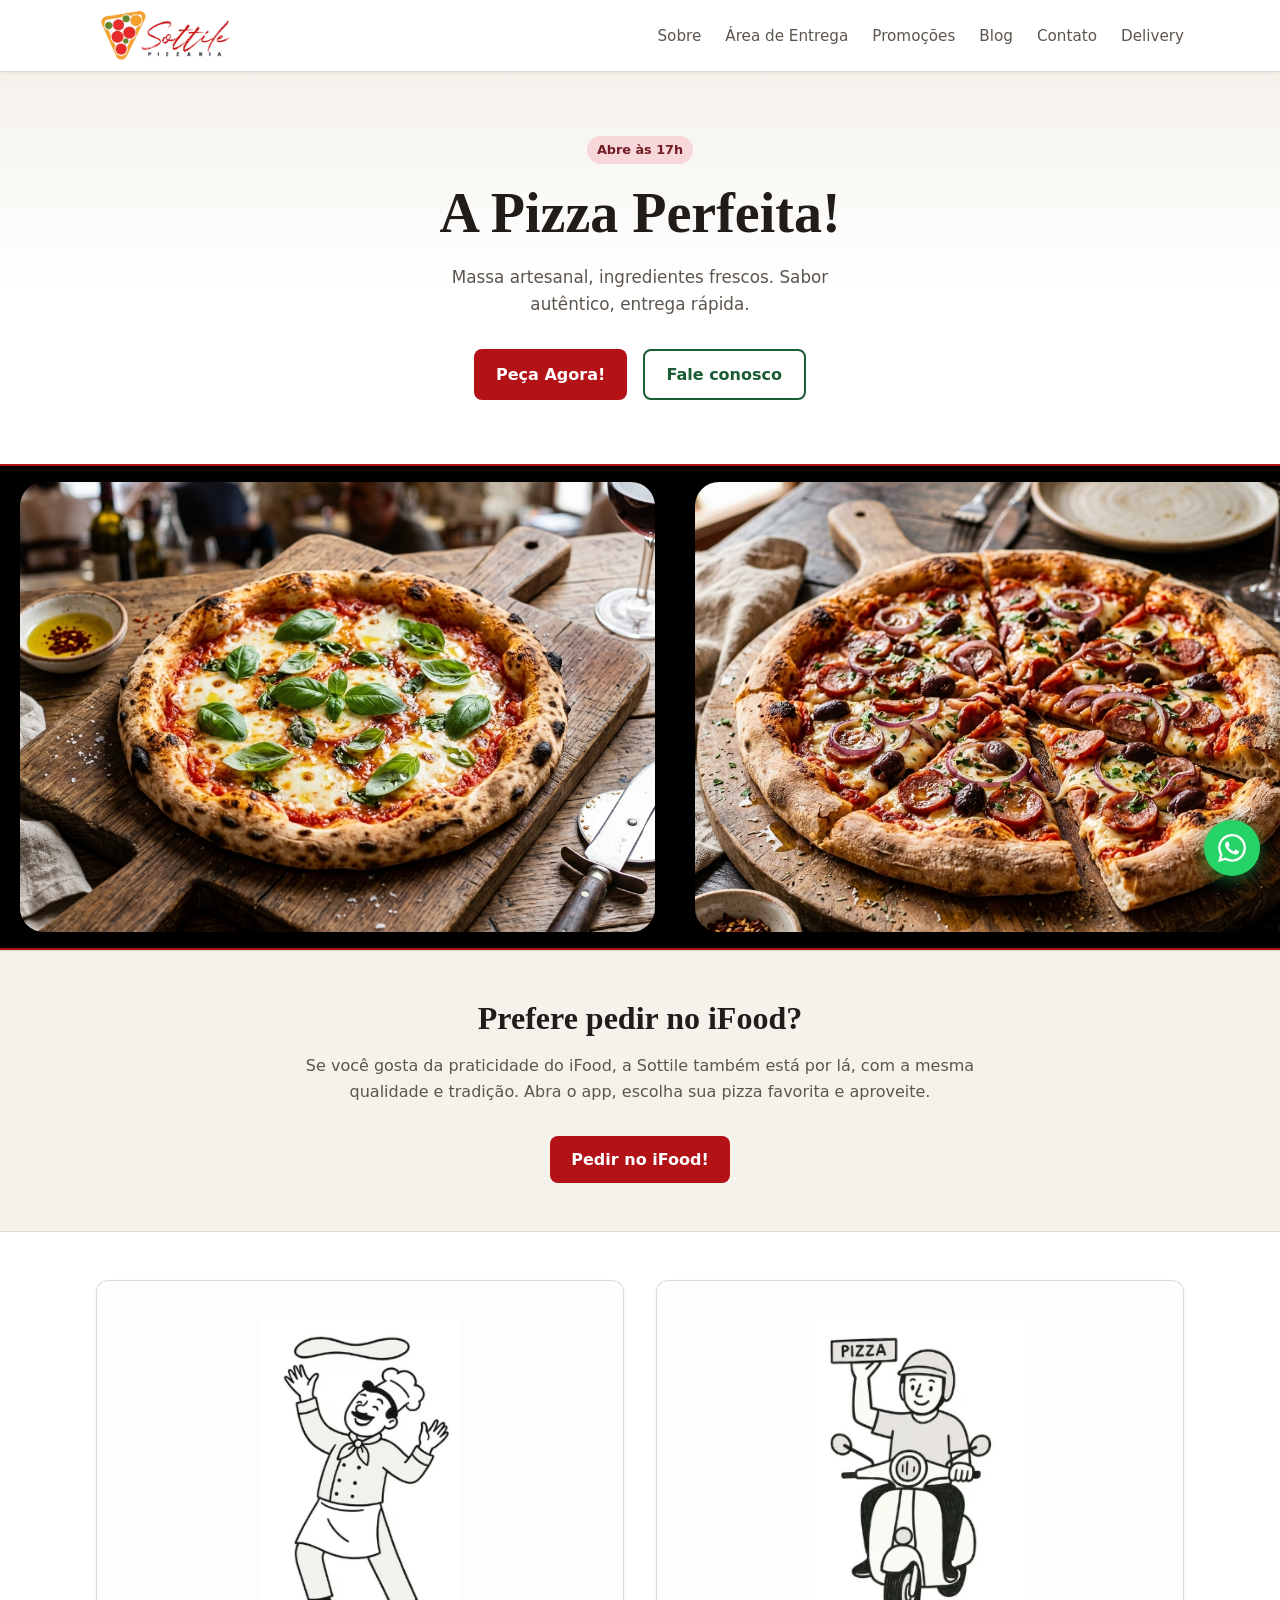
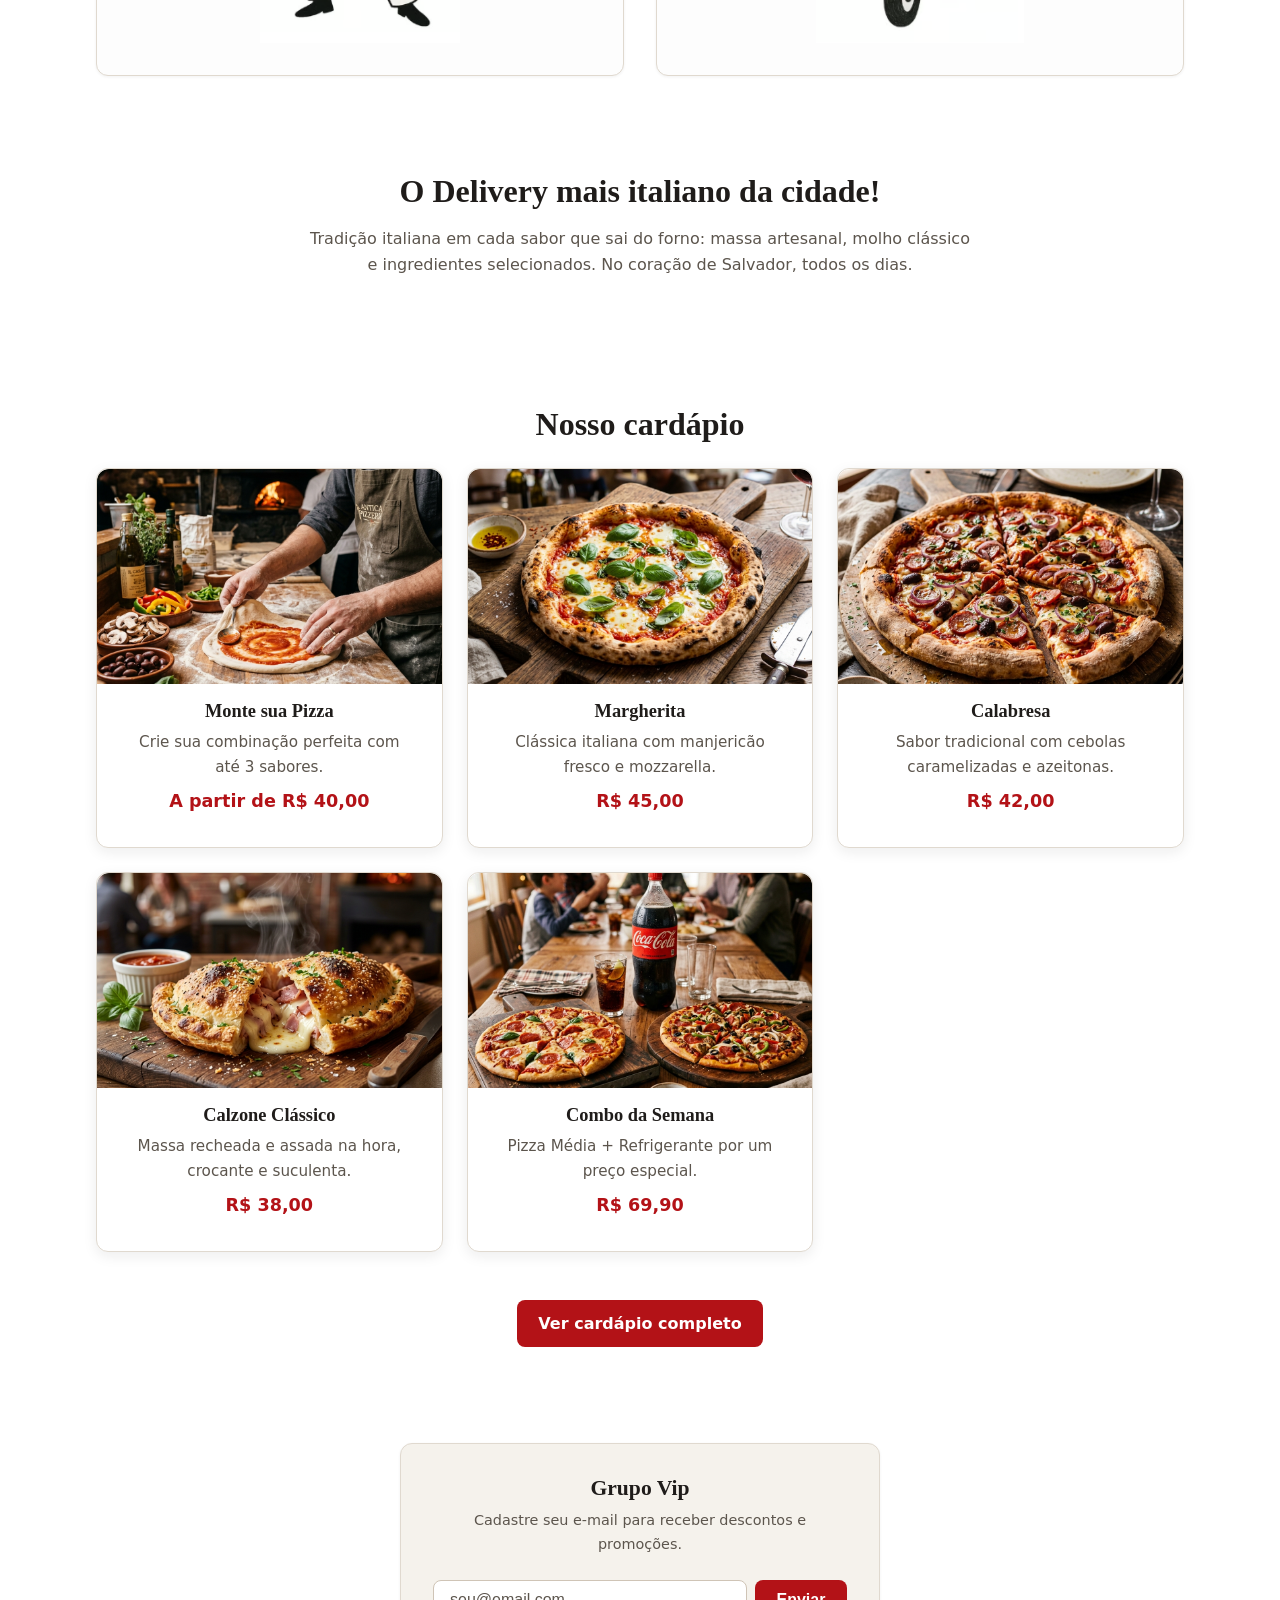
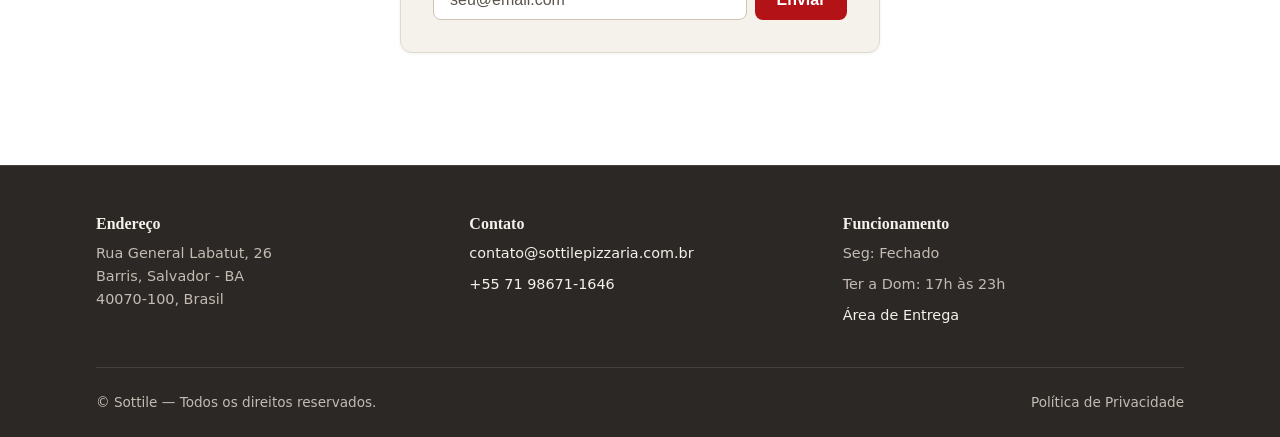
==== commit ff92d979: "docs: adiciona README e corrige issues do code review Documenta estrutura, execução local e fluxo de" ====
--- a/index.html
+++ b/index.html
@@ -199,7 +199,9 @@
 
   <!-- WhatsApp floating button -->
   <a href="https://wa.me/5571986711646" class="whatsapp-float" target="_blank" rel="noopener noreferrer" aria-label="Falar pelo WhatsApp">
-    📲
+    <svg class="whatsapp-float__icon" xmlns="http://www.w3.org/2000/svg" viewBox="0 0 24 24" aria-hidden="true" focusable="false">
+      <path d="M17.472 14.382c-.297-.149-1.758-.867-2.03-.967-.273-.099-.471-.148-.67.15-.197.297-.767.966-.94 1.164-.173.199-.347.223-.644.075-.297-.15-1.255-.463-2.39-1.475-.883-.788-1.48-1.761-1.653-2.059-.173-.297-.018-.458.13-.606.134-.133.298-.347.446-.52.149-.174.198-.298.298-.497.099-.198.05-.371-.025-.52-.075-.149-.669-1.612-.916-2.207-.242-.579-.487-.5-.669-.51-.173-.008-.371-.01-.57-.01-.198 0-.52.074-.792.372-.272.297-1.04 1.016-1.04 2.479 0 1.462 1.065 2.875 1.213 3.074.149.198 2.096 3.2 5.077 4.487.709.306 1.262.489 1.694.625.712.227 1.36.195 1.871.118.571-.085 1.758-.719 2.006-1.413.248-.694.248-1.289.173-1.413-.074-.124-.272-.198-.57-.347m-5.421 7.403h-.004a9.87 9.87 0 01-5.031-1.378l-.361-.214-3.741.982.998-3.648-.235-.374a9.86 9.86 0 01-1.51-5.26c.001-5.45 4.436-9.884 9.888-9.884 2.64 0 5.122 1.03 6.988 2.898a9.825 9.825 0 012.893 6.994c-.003 5.45-4.435 9.884-9.884 9.884m8.413-18.297A11.815 11.815 0 0012.05 0C5.495 0 .16 5.335.157 11.892c0 2.096.547 4.142 1.588 5.945L.057 24l6.305-1.654a11.882 11.882 0 005.683 1.448h.005c6.554 0 11.89-5.335 11.89-11.893a11.821 11.821 0 00-3.48-8.413z"/>
+    </svg>
   </a>
 
   <footer class="site-footer">
@@ -216,7 +218,7 @@
         <div>
           <h3>Contato</h3>
           <p><a href="mailto:contato@sottilepizzaria.com.br">contato@sottilepizzaria.com.br</a></p>
-          <p><a href="tel:+5571987394519">+55 71 98739-4519</a></p>
+          <p><a href="tel:+5571986711646">+55 71 98671-1646</a></p>
         </div>
         <div>
           <h3>Funcionamento</h3>
@@ -232,37 +234,8 @@
     </div>
   </footer>
 
-  <script>
-    // Hamburger menu
-    const menuToggle = document.getElementById('menu-toggle');
-    const siteNav = document.getElementById('site-nav');
-    if (menuToggle && siteNav) {
-      menuToggle.addEventListener('click', () => {
-        const isOpen = siteNav.classList.toggle('is-open');
-        menuToggle.setAttribute('aria-expanded', isOpen);
-      });
-    }
-
-    // Status badge aberto/fechado
-    function checkOpenStatus() {
-      const now = new Date();
-      const day = now.getDay(); // 0=Dom, 1=Seg
-      const hour = now.getHours();
-      // Abre Ter-Dom (dia != 1), das 17h às 23h
-      const isOpen = day !== 1 && hour >= 17 && hour < 23;
-      const badge = document.getElementById('status-badge');
-      if (!badge) return;
-      if (isOpen) {
-        badge.textContent = '🟢 Aberto agora';
-        badge.className = 'status-badge status-badge--open';
-      } else {
-        const closedMsg = day === 1 ? '🔴 Fechado às segundas' : (hour < 17 ? '🔴 Abre às 17h' : '🔴 Fechado por hoje');
-        badge.textContent = closedMsg;
-        badge.className = 'status-badge status-badge--closed';
-      }
-    }
-    checkOpenStatus();
-  </script>
+  <script src="js/nav.js"></script>
+  <script src="js/status-badge.js"></script>
 </body>
 
 </html>
--- a/css/layout.css
+++ b/css/layout.css
@@ -151,6 +151,11 @@
   align-items: center;
   font-size: 0.85rem;
   color: var(--color-footer-muted);
+}
+
+/* Desktop: esconde o hamburguer */
+.menu-toggle {
+  display: none;
 }
 
 @media (max-width: 768px) {
@@ -230,9 +235,22 @@
   }
 }
 
-/* Desktop: esconde o hamburguer */
-.menu-toggle {
-  display: none;
+/* ─── Mapa (área de entrega) ─────────────────────────────── */
+.map-section {
+  margin-top: 3rem;
+}
+
+.map-section__title {
+  text-align: left;
+  margin-bottom: 1.5rem;
+}
+
+.map-embed {
+  width: 100%;
+  height: 380px;
+  border: 0;
+  border-radius: 20px;
+  box-shadow: 0 8px 24px rgba(0, 0, 0, 0.1);
 }
 
 /* ─── WhatsApp float button ─────────────────────────────── */
@@ -248,7 +266,6 @@
   display: flex;
   align-items: center;
   justify-content: center;
-  font-size: 1.7rem;
   z-index: 999;
   box-shadow: 0 4px 16px rgba(37, 211, 102, 0.45);
   text-decoration: none;
@@ -258,6 +275,12 @@
 .whatsapp-float:hover {
   transform: scale(1.1) translateY(-3px);
   box-shadow: 0 8px 24px rgba(37, 211, 102, 0.55);
+}
+
+.whatsapp-float__icon {
+  width: 28px;
+  height: 28px;
+  fill: currentColor;
 }
 
 /* ─── Status badge (aberto/fechado) ────────────────────── */
